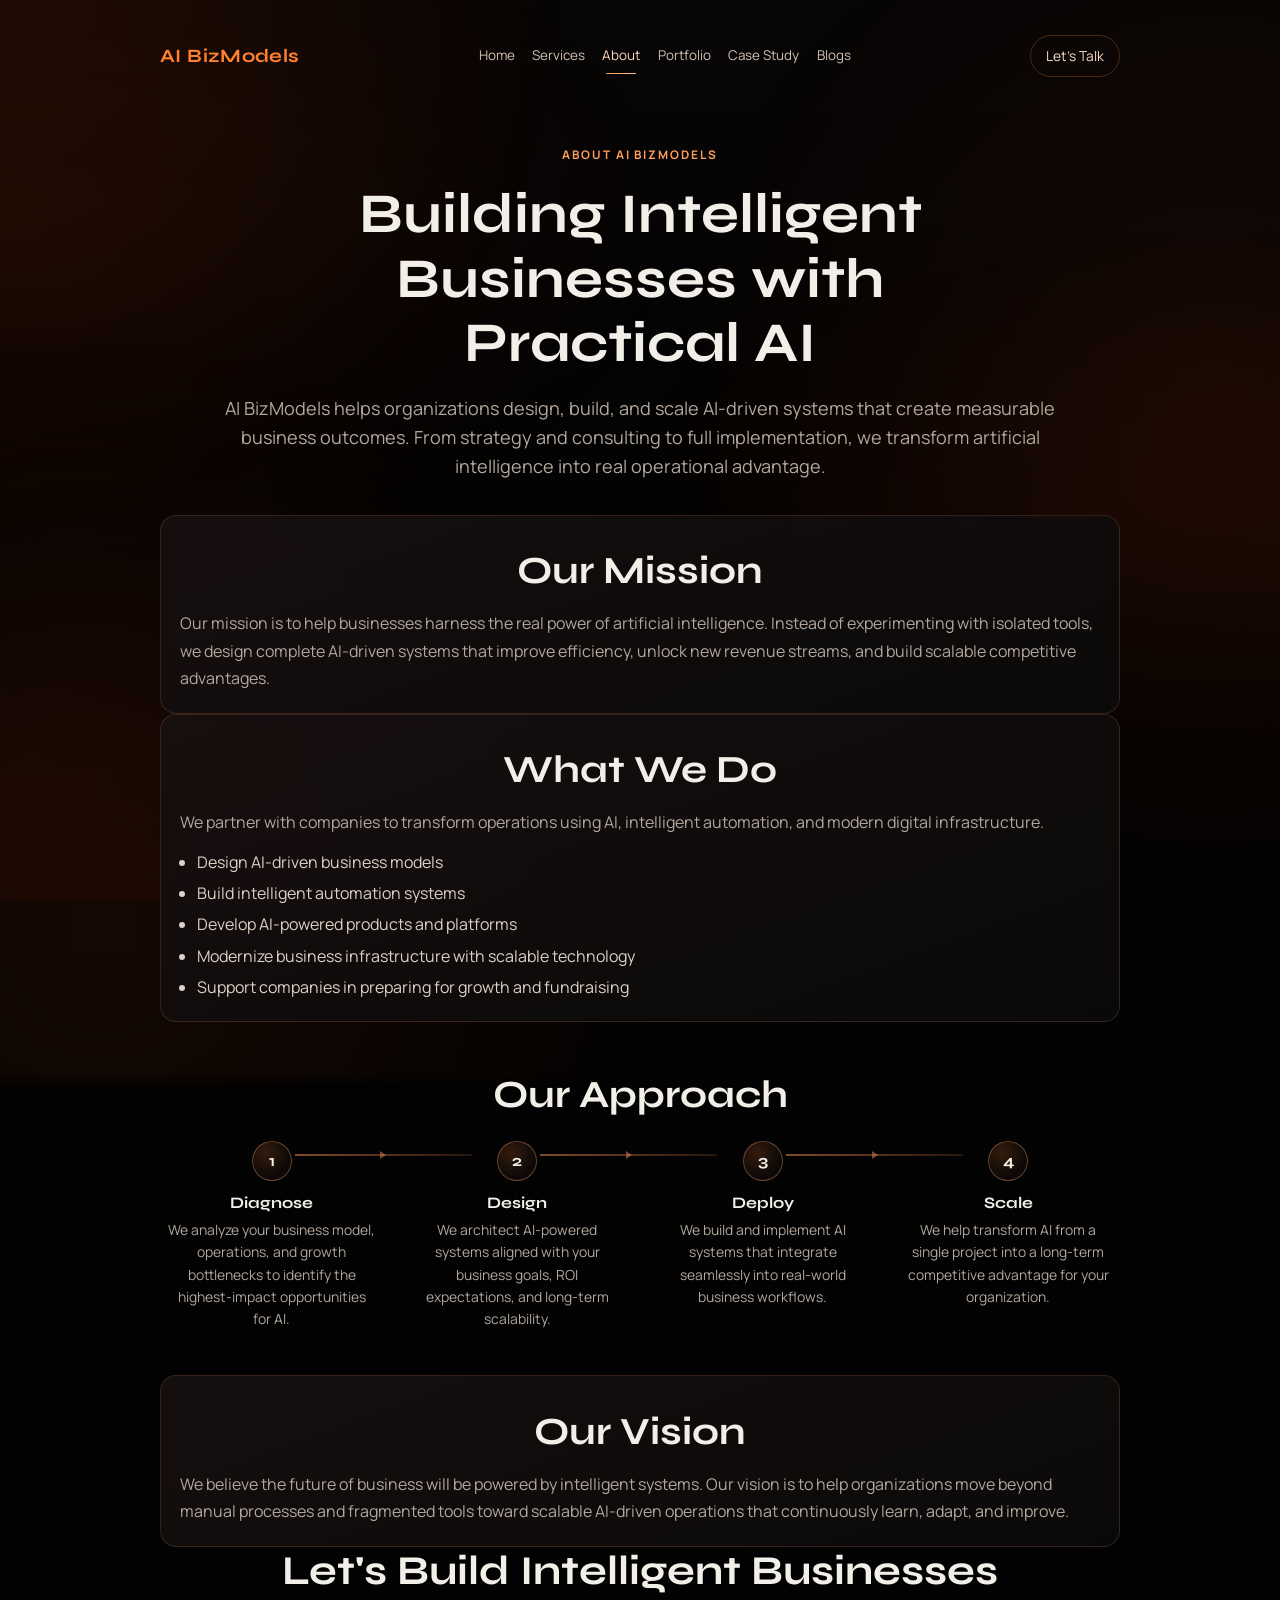
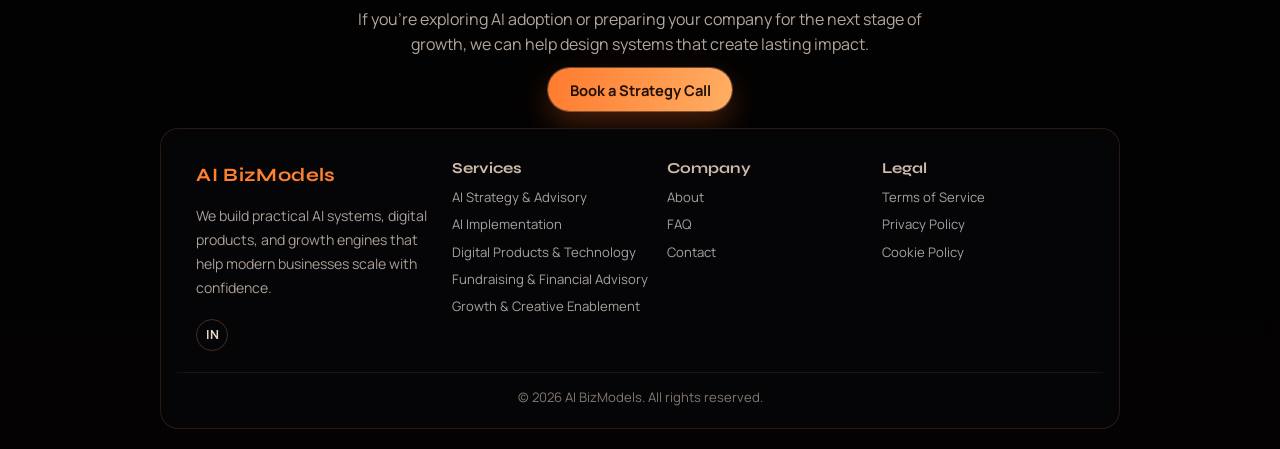
==== about.html @ d75a112d "Build multi-page AI Biz website with homepage, services, about, portfolio, case studies, and blogs" ====
<!doctype html>
<html lang="en">
  <head>
    <meta charset="UTF-8" />
    <meta name="viewport" content="width=device-width, initial-scale=1.0" />
    <title>AI BizModels - About</title>
    <link rel="preconnect" href="https://fonts.googleapis.com" />
    <link rel="preconnect" href="https://fonts.gstatic.com" crossorigin />
    <link
      href="https://fonts.googleapis.com/css2?family=Syne:wght@500;700;800&amp;family=Manrope:wght@400;500;600;700&amp;display=swap"
      rel="stylesheet"
    />
    <link rel="stylesheet" href="styles.css" />
  </head>
  <body class="about-page">
    <div class="glow-layer glow-top"></div>
    <div class="glow-layer glow-mid"></div>
    <div class="glow-layer glow-bottom"></div>

    <header class="site-header container">
      <a class="brand" href="index.html">AI BizModels</a>
      <nav class="main-nav" aria-label="Primary">
        <a href="index.html">Home</a>
        <a href="services.html">Services</a>
        <a class="active" href="about.html">About</a>
        <a href="portfolio.html">Portfolio</a>
        <a href="casestudies.html">Case Study</a>
        <a href="blogs.html">Blogs</a>
      </nav>
      <a class="ghost-btn" href="#contact">Let&apos;s Talk</a>
    </header>

    <main>
      <section class="hero container about-hero">
        <p class="eyebrow reveal">About AI BizModels</p>
        <h1 class="reveal" data-delay="100">
          Building Intelligent Businesses with Practical AI
        </h1>
        <p class="hero-copy reveal" data-delay="180">
          AI BizModels helps organizations design, build, and scale AI-driven
          systems that create measurable business outcomes. From strategy and
          consulting to full implementation, we transform artificial
          intelligence into real operational advantage.
        </p>
      </section>

      <section class="container about-content-block reveal">
        <div class="section-title">
          <h2>Our Mission</h2>
        </div>
        <p>
          Our mission is to help businesses harness the real power of
          artificial intelligence. Instead of experimenting with isolated tools,
          we design complete AI-driven systems that improve efficiency, unlock
          new revenue streams, and build scalable competitive advantages.
        </p>
      </section>

      <section class="container about-content-block about-block-spaced reveal" data-delay="60">
        <div class="section-title">
          <h2>What We Do</h2>
        </div>
        <p>
          We partner with companies to transform operations using AI,
          intelligent automation, and modern digital infrastructure.
        </p>
        <ul class="about-points">
          <li>Design AI-driven business models</li>
          <li>Build intelligent automation systems</li>
          <li>Develop AI-powered products and platforms</li>
          <li>Modernize business infrastructure with scalable technology</li>
          <li>Support companies in preparing for growth and fundraising</li>
        </ul>
      </section>

      <section class="approach container">
        <div class="section-title reveal">
          <h2>Our Approach</h2>
        </div>
        <div class="approach-flow">
          <article class="flow-step reveal">
            <span class="flow-node">1</span>
            <h3>Diagnose</h3>
            <p>
              We analyze your business model, operations, and growth
              bottlenecks to identify the highest-impact opportunities for AI.
            </p>
          </article>
          <article class="flow-step reveal" data-delay="60">
            <span class="flow-node">2</span>
            <h3>Design</h3>
            <p>
              We architect AI-powered systems aligned with your business goals,
              ROI expectations, and long-term scalability.
            </p>
          </article>
          <article class="flow-step reveal" data-delay="120">
            <span class="flow-node">3</span>
            <h3>Deploy</h3>
            <p>
              We build and implement AI systems that integrate seamlessly into
              real-world business workflows.
            </p>
          </article>
          <article class="flow-step reveal" data-delay="180">
            <span class="flow-node">4</span>
            <h3>Scale</h3>
            <p>
              We help transform AI from a single project into a long-term
              competitive advantage for your organization.
            </p>
          </article>
        </div>
      </section>

      <section class="container about-content-block reveal" data-delay="140">
        <div class="section-title">
          <h2>Our Vision</h2>
        </div>
        <p>
          We believe the future of business will be powered by intelligent
          systems. Our vision is to help organizations move beyond manual
          processes and fragmented tools toward scalable AI-driven operations
          that continuously learn, adapt, and improve.
        </p>
      </section>

      <section id="contact" class="container services-page-cta reveal">
        <h2>Let&apos;s Build Intelligent Businesses</h2>
        <p>
          If you're exploring AI adoption or preparing your company for the
          next stage of growth, we can help design systems that create lasting
          impact.
        </p>
        <a
          class="btn btn-primary"
          href="https://calendly.com/aibizmodels/strategy-call"
          >Book a Strategy Call</a
        >
      </section>
    </main>

    <footer class="site-footer reveal">
      <div class="container footer-shell">
        <div class="footer-main">
          <div class="footer-brand">
            <a class="brand" href="index.html">AI BizModels</a>
            <p>
              We build practical AI systems, digital products, and growth
              engines that help modern businesses scale with confidence.
            </p>
            <div class="footer-social" aria-label="Social links">
              <a class="social-icon" href="#" aria-label="LinkedIn">in</a>
            </div>
          </div>

          <nav class="footer-links" aria-label="Footer">
            <div>
              <h3>Services</h3>
              <a href="services.html">AI Strategy &amp; Advisory</a>
              <a href="services.html">AI Implementation</a>
              <a href="services.html">Digital Products &amp; Technology</a>
              <a href="services.html">Fundraising &amp; Financial Advisory</a>
              <a href="services.html">Growth &amp; Creative Enablement</a>
            </div>
            <div>
              <h3>Company</h3>
              <a href="about.html">About</a>
              <a href="#">FAQ</a>
              <a href="#contact">Contact</a>
            </div>
            <div>
              <h3>Legal</h3>
              <a href="#">Terms of Service</a>
              <a href="#">Privacy Policy</a>
              <a href="#">Cookie Policy</a>
            </div>
          </nav>
        </div>

        <p class="footer-note">© 2026 AI BizModels. All rights reserved.</p>
      </div>
    </footer>

    <script src="script.js"></script>
  </body>
</html>
---- styles.css ----
:root {
  --bg: #030303;
  --panel: rgba(20, 14, 14, 0.78);
  --panel-strong: rgba(26, 16, 16, 0.94);
  --text: #f2efe9;
  --muted: #b3a79d;
  --line: rgba(255, 159, 93, 0.18);
  --brand: #ff812f;
  --brand-soft: #ff9f59;
  --radius: 18px;
}

* {
  box-sizing: border-box;
}

html,
body {
  margin: 0;
  padding: 0;
}

body {
  position: relative;
  min-height: 100vh;
  background: linear-gradient(180deg, #070505 0%, #030303 22%, #020202 72%, #040202 100%),
    radial-gradient(circle at 50% -10%, rgba(255, 92, 18, 0.05), transparent 46%),
    radial-gradient(circle at 50% 108%, rgba(255, 78, 12, 0.04), transparent 44%),
    var(--bg);
  color: var(--text);
  font-family: "Manrope", sans-serif;
  line-height: 1.6;
  overflow-x: hidden;
}

body::before {
  content: "";
  position: fixed;
  inset: 0;
  pointer-events: none;
  z-index: -2;
  background: radial-gradient(ellipse at 0% 25%, rgba(255, 66, 8, 0.07), transparent 38%),
    radial-gradient(ellipse at 100% 55%, rgba(255, 70, 12, 0.06), transparent 38%),
    radial-gradient(ellipse at 0% 88%, rgba(255, 62, 10, 0.05), transparent 34%);
}

.glow-layer {
  position: fixed;
  inset: -20vh -20vw;
  pointer-events: none;
  z-index: -1;
  filter: blur(6px);
  animation: glowDrift 18s ease-in-out infinite alternate;
}

.glow-top {
  background: radial-gradient(circle at 15% 12%, rgba(255, 84, 0, 0.08), transparent 30%);
}

.glow-mid {
  background: radial-gradient(circle at 82% 46%, rgba(255, 79, 18, 0.07), transparent 34%);
}

.glow-bottom {
  background: radial-gradient(circle at 20% 88%, rgba(255, 88, 20, 0.08), transparent 33%);
}

.container {
  width: min(960px, calc(100% - 2.25rem));
  margin-inline: auto;
}

.site-header {
  display: flex;
  justify-content: space-between;
  align-items: center;
  gap: 1rem;
  padding: 2.2rem 0 1.3rem;
}

.brand {
  text-decoration: none;
  color: var(--brand);
  font-family: "Syne", sans-serif;
  font-size: 1.18rem;
  letter-spacing: 0.02em;
  font-weight: 700;
}

.ghost-btn {
  text-decoration: none;
  font-size: 0.86rem;
  color: #f7dccb;
  border: 1px solid rgba(255, 130, 52, 0.28);
  border-radius: 999px;
  padding: 0.55rem 0.95rem;
  transition: border-color 180ms ease, color 180ms ease, transform 180ms ease;
}

.ghost-btn:hover {
  border-color: rgba(255, 146, 75, 0.65);
  color: #ffe3cf;
  transform: translateY(-1px);
}

.main-nav {
  display: flex;
  align-items: center;
  justify-content: center;
  gap: 0.85rem;
  flex-wrap: wrap;
}

.main-nav a {
  text-decoration: none;
  color: #d3c2b5;
  font-size: 0.84rem;
  padding: 0.2rem 0.12rem;
  transition: color 180ms ease;
  position: relative;
}

.main-nav a:hover {
  color: #ffd8bd;
}

.main-nav a.active {
  color: #ffd8bd;
}

.main-nav a.active::after {
  content: "";
  position: absolute;
  left: 0;
  right: 0;
  bottom: -0.28rem;
  margin: 0 auto;
  width: 72%;
  height: 1.5px;
  border-radius: 999px;
  background: linear-gradient(90deg, #ff9d55, #ffbf84);
}

.hero {
  text-align: center;
  padding: 3rem 0 2.1rem;
}

.eyebrow {
  text-transform: uppercase;
  letter-spacing: 0.16em;
  color: var(--brand-soft);
  font-size: 0.74rem;
  margin: 0;
  font-weight: 700;
}

h1,
h2,
h3 {
  font-family: "Syne", sans-serif;
  line-height: 1.15;
  margin: 0;
}

h1 {
  font-size: clamp(2rem, 5vw, 3.5rem);
  max-width: 15ch;
  margin: 1.1rem auto 1.2rem;
}

.hero-copy {
  color: var(--muted);
  max-width: 62ch;
  margin: 0 auto;
  font-size: clamp(0.97rem, 2vw, 1.13rem);
}

.services-page .hero-copy {
  max-width: 74ch;
}

.accent {
  color: var(--brand);
}

.hero-actions {
  display: flex;
  justify-content: center;
  gap: 0.8rem;
  flex-wrap: wrap;
  margin: 1.8rem 0 1.2rem;
}

.btn {
  text-decoration: none;
  border-radius: 999px;
  padding: 0.72rem 1.35rem;
  font-weight: 700;
  font-size: 0.92rem;
  transition: transform 180ms ease, box-shadow 180ms ease, border-color 180ms ease;
}

.btn-primary {
  color: #221107;
  background: linear-gradient(100deg, #ff7b2f 0%, #ffae63 100%);
  box-shadow: 0 0 0 1px rgba(255, 184, 120, 0.38), 0 12px 30px rgba(255, 106, 35, 0.28);
  animation: pulse 2.6s infinite;
}

.btn-secondary {
  color: #f3ddce;
  border: 1px solid rgba(255, 146, 75, 0.34);
}

.btn:hover {
  transform: translateY(-2px);
}

.btn-secondary:hover {
  border-color: rgba(255, 146, 75, 0.72);
}

section {
  padding: 2.4rem 0;
}

.section-title {
  text-align: center;
  margin-bottom: 1.05rem;
}

.section-title h2 {
  margin-top: 0.8rem;
  font-size: clamp(1.6rem, 3vw, 2.5rem);
}

.service-grid {
  display: grid;
  gap: 1rem;
  grid-template-columns: repeat(3, minmax(0, 1fr));
  grid-auto-flow: row;
}

.service-card {
  background: linear-gradient(150deg, var(--panel-strong), rgba(18, 11, 10, 0.94));
  border: 1px solid var(--line);
  border-radius: var(--radius);
  padding: 1.25rem 1.15rem 1.15rem;
  transition: transform 220ms ease, border-color 220ms ease, box-shadow 220ms ease;
}

.service-card--featured {
  grid-column: span 2;
}

.service-card:hover {
  transform: translateY(-4px);
  border-color: rgba(255, 156, 93, 0.45);
  box-shadow: 0 14px 28px rgba(0, 0, 0, 0.26);
}

.service-icon {
  width: 28px;
  height: 28px;
  border-radius: 8px;
  border: 1px solid rgba(255, 172, 112, 0.35);
  display: inline-block;
  margin-bottom: 0.78rem;
  position: relative;
}

.service-icon::before,
.service-icon::after {
  content: "";
  position: absolute;
}

.service-icon--strategy::before {
  left: 7px;
  top: 7px;
  width: 12px;
  height: 12px;
  border: 1.6px solid rgba(255, 203, 165, 0.92);
  border-radius: 3px;
}

.service-icon--strategy::after {
  left: 11px;
  top: 5px;
  width: 4px;
  height: 3px;
  border: 1.6px solid rgba(255, 203, 165, 0.92);
  border-bottom: 0;
  border-radius: 2px 2px 0 0;
}

.service-icon--implementation::before {
  left: 6px;
  top: 6px;
  width: 14px;
  height: 14px;
  border: 1.6px solid rgba(255, 203, 165, 0.92);
  border-radius: 50%;
}

.service-icon--implementation::after {
  left: 13px;
  top: 4px;
  width: 2px;
  height: 18px;
  background: rgba(255, 203, 165, 0.92);
  box-shadow: -6px 8px 0 rgba(255, 203, 165, 0.92), 6px 8px 0 rgba(255, 203, 165, 0.92);
}

.service-icon--fundraising::before {
  left: 7px;
  top: 8px;
  width: 13px;
  height: 9px;
  border: 1.6px solid rgba(255, 203, 165, 0.92);
  border-radius: 3px;
}

.service-icon--fundraising::after {
  left: 10px;
  top: 5px;
  width: 7px;
  height: 3px;
  border: 1.6px solid rgba(255, 203, 165, 0.92);
  border-bottom: 0;
  border-radius: 2px 2px 0 0;
}

.service-icon--products::before {
  left: 6px;
  top: 7px;
  width: 15px;
  height: 10px;
  border: 1.6px solid rgba(255, 203, 165, 0.92);
  border-radius: 2px;
}

.service-icon--products::after {
  left: 11px;
  top: 19px;
  width: 6px;
  height: 2px;
  background: rgba(255, 203, 165, 0.92);
  box-shadow: 0 3px 0 rgba(255, 203, 165, 0.92);
}

.service-icon--growth::before {
  left: 7px;
  top: 15px;
  width: 5px;
  height: 5px;
  border-left: 1.8px solid rgba(255, 203, 165, 0.92);
  border-bottom: 1.8px solid rgba(255, 203, 165, 0.92);
  transform: rotate(-45deg);
}

.service-icon--growth::after {
  left: 9px;
  top: 8px;
  width: 9px;
  height: 9px;
  border-top: 1.8px solid rgba(255, 203, 165, 0.92);
  border-right: 1.8px solid rgba(255, 203, 165, 0.92);
  transform: rotate(45deg);
}

.service-card h3 {
  font-size: 1.06rem;
  color: #ffd0af;
}

.service-card p {
  color: var(--muted);
  margin: 0.6rem 0 0;
  font-size: 0.92rem;
  line-height: 1.62;
}

.services-page-section {
  padding-top: 0;
}

.services-page-grid {
  display: grid;
  grid-template-columns: repeat(3, minmax(0, 1fr));
  gap: 1rem;
}

.service-page-card {
  background: linear-gradient(160deg, rgba(24, 16, 16, 0.94), rgba(12, 10, 10, 0.9));
  border: 1px solid var(--line);
  border-radius: var(--radius);
  padding: 1rem 1rem 1rem;
  transition: transform 200ms ease, border-color 200ms ease, box-shadow 200ms ease;
}

.service-page-card:hover {
  transform: translateY(-3px);
  border-color: rgba(255, 156, 93, 0.45);
  box-shadow: 0 12px 24px rgba(0, 0, 0, 0.24);
}

.service-page-icon {
  width: 30px;
  height: 30px;
  border-radius: 8px;
  border: 1px solid rgba(255, 172, 112, 0.35);
  color: #ffb06f;
  display: inline-flex;
  align-items: center;
  justify-content: center;
  font-family: "Syne", sans-serif;
  font-size: 0.72rem;
  margin-bottom: 0.7rem;
}

.service-page-card h3 {
  font-size: 1.02rem;
  color: #ffd0af;
  margin-bottom: 0.5rem;
}

.service-page-card p {
  margin: 0 0 0.6rem;
  color: var(--muted);
  font-size: 0.9rem;
}

.service-page-card ul {
  margin: 0;
  padding-left: 1rem;
  color: #d8cec5;
  font-size: 0.86rem;
  display: grid;
  gap: 0.18rem;
}

.services-page-cta {
  text-align: center;
  padding-top: 0;
  padding-bottom: 0;
}

.services-page-cta h2 {
  font-size: clamp(1.8rem, 3.2vw, 2.8rem);
  margin-bottom: 0.8rem;
}

.services-page-cta p {
  color: var(--muted);
  max-width: 62ch;
  margin: 0 auto 1.2rem;
}

.portfolio-hero .hero-copy {
  max-width: 70ch;
}

.portfolio-section {
  padding-top: 0;
}

.portfolio-grid {
  display: grid;
  grid-template-columns: repeat(3, minmax(0, 1fr));
  gap: 1rem;
}

.portfolio-card {
  border-radius: 16px;
  border: 1px solid rgba(255, 160, 98, 0.2);
  overflow: hidden;
  background: linear-gradient(160deg, rgba(22, 15, 15, 0.92), rgba(10, 9, 9, 0.9));
  transition: transform 220ms ease, border-color 220ms ease, box-shadow 220ms ease;
}

.portfolio-card:hover {
  transform: translateY(-4px);
  border-color: rgba(255, 160, 98, 0.46);
  box-shadow: 0 15px 30px rgba(0, 0, 0, 0.3);
}

.portfolio-card img {
  width: 100%;
  height: 210px;
  object-fit: cover;
  display: block;
}

.portfolio-card-body {
  padding: 0.95rem 0.95rem 1rem;
}

.portfolio-card h3 {
  font-size: 1rem;
  margin-bottom: 0.45rem;
  color: #f0d8c6;
}

.portfolio-card p {
  margin: 0;
  font-size: 0.88rem;
  line-height: 1.55;
  color: #b8aaa0;
}

.portfolio-tags {
  display: flex;
  flex-wrap: wrap;
  gap: 0.42rem;
  margin-top: 0.68rem;
}

.portfolio-tag {
  border: 1px solid rgba(255, 148, 73, 0.35);
  border-radius: 999px;
  color: #e8be93;
  background: rgba(255, 104, 24, 0.08);
  padding: 0.28rem 0.6rem;
  font-size: 0.74rem;
  line-height: 1;
  white-space: nowrap;
}

.case-hero .hero-copy {
  max-width: 68ch;
}

.case-list {
  display: grid;
  gap: 1rem;
  padding-top: 0;
}

.case-card {
  display: grid;
  grid-template-columns: 1.4fr 0.8fr;
  gap: 1rem;
  border: 1px solid rgba(255, 160, 98, 0.2);
  border-radius: 16px;
  background: linear-gradient(160deg, rgba(22, 15, 15, 0.94), rgba(11, 10, 10, 0.9));
  padding: 1rem;
}

.case-main h3 {
  font-size: 1.45rem;
  margin-bottom: 0.2rem;
}

.case-domain {
  margin: 0 0 0.75rem;
  color: #ffae63;
  font-size: 0.86rem;
}

.case-main h4 {
  margin: 0.68rem 0 0.22rem;
  font-size: 0.95rem;
  color: #efe4da;
  font-family: "Manrope", sans-serif;
}

.case-main p {
  margin: 0;
  color: #b7aba2;
  font-size: 0.9rem;
  line-height: 1.62;
}

.case-main blockquote {
  margin: 0.8rem 0 0;
  border: 1px solid rgba(255, 154, 92, 0.32);
  border-radius: 10px;
  padding: 0.62rem 0.72rem;
  color: #ded2c8;
  font-size: 0.85rem;
  line-height: 1.55;
  font-style: italic;
}

.case-results {
  border-left: 1px solid rgba(255, 154, 92, 0.16);
  padding-left: 0.9rem;
}

.case-results h4 {
  margin: 0.1rem 0 0.7rem;
  font-size: 1rem;
  color: #f4e7db;
}

.case-results ul {
  margin: 0;
  padding: 0;
  list-style: none;
  display: grid;
  gap: 0.6rem;
}

.case-results li {
  border: 1px solid rgba(255, 160, 98, 0.18);
  border-radius: 10px;
  padding: 0.46rem 0.62rem;
  background: rgba(255, 124, 51, 0.05);
  display: flex;
  align-items: center;
  gap: 0.5rem;
}

.result-icon {
  width: 26px;
  height: 26px;
  border-radius: 999px;
  border: 1px solid rgba(255, 160, 98, 0.35);
  background: rgba(255, 126, 56, 0.08);
  color: #f1c79d;
  display: inline-flex;
  align-items: center;
  justify-content: center;
  font-size: 0.76rem;
  font-weight: 700;
  flex-shrink: 0;
}

.case-results strong {
  display: block;
  color: #f2d2b5;
  font-size: 0.92rem;
}

.case-results span {
  color: #b09f93;
  font-size: 0.8rem;
}

.case-cta {
  text-align: center;
  border: 1px solid rgba(255, 160, 98, 0.2);
  border-radius: 16px;
  background: linear-gradient(150deg, rgba(21, 14, 14, 0.92), rgba(10, 10, 10, 0.9));
  padding: 1.35rem 1rem;
}

.case-cta h2 {
  font-size: clamp(1.7rem, 3vw, 2.6rem);
  margin-bottom: 0.55rem;
}

.case-cta p {
  margin: 0 auto 1rem;
  color: #b7aaa0;
  max-width: 54ch;
}

.blogs-hero .hero-copy {
  max-width: 66ch;
}

.blog-feature {
  display: grid;
  grid-template-columns: 1.05fr 1fr;
  gap: 1rem;
  border: 1px solid rgba(255, 160, 98, 0.2);
  border-radius: 18px;
  overflow: hidden;
  background: linear-gradient(150deg, rgba(22, 15, 15, 0.93), rgba(10, 10, 10, 0.9));
}

.blog-feature-image {
  width: 100%;
  height: 100%;
  min-height: 280px;
  object-fit: cover;
  display: block;
}

.blog-feature-content {
  padding: 1.15rem 1.05rem;
}

.blog-meta {
  margin: 0 0 0.42rem;
  font-size: 0.78rem;
  color: #d7bca5;
  letter-spacing: 0.02em;
}

.blog-feature-content h2 {
  font-size: clamp(1.6rem, 2.8vw, 2.35rem);
  margin: 0 0 0.55rem;
}

.blog-feature-content p {
  margin: 0 0 0.85rem;
  color: #b4a79d;
  line-height: 1.64;
}

.blog-list-section {
  padding-top: 0;
}

.blog-grid {
  display: grid;
  grid-template-columns: repeat(3, minmax(0, 1fr));
  gap: 1rem;
}

.blog-card {
  border: 1px solid rgba(255, 160, 98, 0.18);
  border-radius: 14px;
  background: linear-gradient(160deg, rgba(21, 14, 14, 0.92), rgba(10, 10, 10, 0.9));
  padding: 0.7rem;
  transition: transform 200ms ease, border-color 200ms ease, box-shadow 200ms ease;
}

.blog-card:hover {
  transform: translateY(-3px);
  border-color: rgba(255, 160, 98, 0.45);
  box-shadow: 0 14px 28px rgba(0, 0, 0, 0.28);
}

.blog-card h3 {
  font-size: 1.02rem;
  margin: 0 0 0.5rem;
  line-height: 1.35;
}

.blog-card img {
  width: 100%;
  height: 150px;
  border-radius: 10px;
  object-fit: cover;
  display: block;
  margin-bottom: 0.58rem;
}

.blog-card p {
  margin: 0 0 0.72rem;
  color: #b6a99f;
  font-size: 0.88rem;
  line-height: 1.6;
}

.blog-card a {
  color: #f3c89f;
  text-decoration: none;
  font-size: 0.85rem;
  font-weight: 600;
}

.blog-card a:hover {
  color: #ffd5b1;
}

.about-hero .hero-copy {
  max-width: 78ch;
}

.about-content-block {
  background: linear-gradient(160deg, rgba(24, 16, 16, 0.9), rgba(11, 10, 10, 0.88));
  border: 1px solid rgba(255, 154, 92, 0.16);
  border-radius: 16px;
  padding: 1.3rem 1.2rem;
}

.about-page .approach-flow {
  gap: 1.4rem;
}

.about-page .about-content-block + .about-content-block {
  margin-top: 0;
}

.about-page .about-block-spaced {
  margin-top: 0 !important;
}

.about-content-block p {
  margin: 0;
  color: var(--muted);
  line-height: 1.7;
}

.about-points {
  margin: 0.85rem 0 0;
  padding-left: 1.05rem;
  color: #ddd0c5;
  display: grid;
  gap: 0.35rem;
}

.about-industries .section-title {
  margin-bottom: 0.9rem;
}

.industries-tags {
  display: flex;
  flex-wrap: wrap;
  gap: 0.55rem;
}

.industry-pill {
  border: 1px solid rgba(255, 160, 98, 0.24);
  background: rgba(19, 12, 11, 0.84);
  color: #e6d9ce;
  border-radius: 999px;
  padding: 0.44rem 0.86rem;
  font-size: 0.86rem;
}

.industries-grid {
  display: grid;
  grid-template-columns: repeat(5, minmax(0, 1fr));
  gap: 0.8rem;
}

.industry-card {
  background: linear-gradient(160deg, rgba(24, 16, 16, 0.92), rgba(12, 10, 10, 0.9));
  border: 1px solid var(--line);
  border-radius: 14px;
  padding: 0.9rem 0.85rem 0.8rem;
  display: flex;
  align-items: center;
  gap: 0.55rem;
  transition: transform 180ms ease, border-color 180ms ease, box-shadow 180ms ease;
}

.industry-card:hover {
  transform: translateY(-2px);
  border-color: rgba(255, 159, 95, 0.42);
  box-shadow: 0 10px 24px rgba(0, 0, 0, 0.22);
}

.industry-icon {
  width: 20px;
  height: 20px;
  display: inline-flex;
  align-items: center;
  justify-content: center;
  position: relative;
  flex-shrink: 0;
  color: #ffb43a;
  font-size: 1rem;
  line-height: 1;
  transition: transform 180ms ease;
}

.industry-card:hover .industry-icon {
  transform: translateY(-1px) scale(1.07);
}

.industry-icon::before {
  content: "•";
}

.industry-icon--fintech::before {
  content: "↗";
}

.industry-icon--consulting::before {
  content: "◍";
}

.industry-icon--hr::before {
  content: "◉";
}

.industry-icon--finance::before {
  content: "▣";
}

.industry-icon--accounting::before {
  content: "▦";
}

.industry-icon--support::before {
  content: "◌";
}

.industry-icon--bpo::before {
  content: "⌘";
}

.industry-icon--banking::before {
  content: "⌂";
}

.industry-icon--analytics::before {
  content: "◎";
}

.industry-icon--realestate::before {
  content: "▥";
}

.industry-card h3 {
  margin: 0;
  font-size: 0.9rem;
  color: #e6d8cc;
  font-family: "Manrope", sans-serif;
  font-weight: 600;
  line-height: 1.3;
}

.approach-flow {
  display: grid;
  grid-template-columns: repeat(4, minmax(0, 1fr));
  gap: 1rem;
  margin-top: 0.8rem;
}

.flow-step {
  position: relative;
  text-align: center;
  padding: 0.4rem 0.5rem;
}

.flow-step:not(:last-child)::after {
  content: "";
  position: absolute;
  top: 1.25rem;
  left: calc(50% + 1.45rem);
  width: calc(100% - 2.9rem);
  height: 1.5px;
  background: linear-gradient(90deg, rgba(255, 146, 83, 0.5), rgba(255, 146, 83, 0.15));
}

.flow-step:not(:last-child)::before {
  content: "";
  position: absolute;
  top: calc(1.25rem - 3px);
  right: -0.2rem;
  width: 0;
  height: 0;
  border-top: 4px solid transparent;
  border-bottom: 4px solid transparent;
  border-left: 6px solid rgba(255, 157, 97, 0.45);
}

.flow-node {
  display: inline-flex;
  width: 2.5rem;
  height: 2.5rem;
  border-radius: 999px;
  align-items: center;
  justify-content: center;
  border: 1px solid rgba(255, 166, 112, 0.35);
  background: radial-gradient(circle at 35% 30%, rgba(255, 133, 52, 0.2), rgba(14, 10, 9, 0.9) 65%);
  font-family: "Syne", sans-serif;
  font-weight: 700;
  margin-bottom: 0.8rem;
}

.flow-step h3 {
  margin: 0;
  font-size: 1rem;
}

.flow-step p {
  margin: 0.45rem 0 0;
  color: var(--muted);
  font-size: 0.87rem;
}

.why {
  text-align: center;
}

.compare-grid {
  margin-top: 1.1rem;
  display: grid;
  grid-template-columns: repeat(2, minmax(0, 1fr));
  gap: 1rem;
  text-align: left;
}

.compare-col {
  border: 1px solid rgba(255, 154, 92, 0.18);
  border-radius: 16px;
  background: linear-gradient(180deg, rgba(13, 13, 15, 0.94), rgba(10, 10, 12, 0.88));
  overflow: hidden;
}

.compare-col h3 {
  margin: 0;
  padding: 0.95rem 1rem;
  font-size: 1.05rem;
  border-bottom: 1px solid rgba(255, 154, 92, 0.13);
}

.compare-col--ours h3 {
  color: #f7d7be;
}

.compare-col--others h3 {
  color: #cbc3bc;
}

.compare-list {
  margin: 0;
  padding: 0;
  list-style: none;
}

.compare-list li {
  position: relative;
  margin: 0;
  padding: 0.88rem 1rem 0.88rem 2.4rem;
  color: #e4d8ce;
  font-size: 0.92rem;
  border-bottom: 1px solid rgba(255, 154, 92, 0.1);
}

.compare-list li:last-child {
  border-bottom: 0;
}

.compare-col--ours .compare-list li::before,
.compare-col--others .compare-list li::before {
  position: absolute;
  left: 1rem;
  top: 0.9rem;
  font-size: 0.86rem;
  font-weight: 700;
}

.compare-col--ours .compare-list li::before {
  content: "✓";
  color: #f7cba8;
}

.compare-col--others .compare-list li {
  color: #aaa29c;
}

.compare-col--others .compare-list li::before {
  content: "✕";
  color: #8f857f;
}

.site-footer {
  padding: 1.6rem 0 1.25rem;
}

.footer-top-cta {
  text-align: center;
  padding: 0 0 2.7rem;
  max-width: 700px;
  margin-inline: auto;
}

.footer-top-cta h2 {
  font-size: clamp(2rem, 3.5vw, 3.05rem);
  line-height: 1.16;
  max-width: 16ch;
  margin: 0 auto 1rem;
}

.footer-top-cta p {
  margin: 0 auto 1.25rem;
  color: #a99d95;
  max-width: 58ch;
  line-height: 1.7;
}

.footer-top-cta .btn {
  min-width: 220px;
  margin-top: 0.2rem;
}

.footer-shell {
  background: rgba(6, 6, 8, 0.95);
  border: 1px solid rgba(255, 154, 92, 0.14);
  border-radius: 18px;
  padding: 0.5rem 0 1rem;
  overflow: hidden;
  position: relative;
}

.footer-main {
  margin: 0 1rem;
  padding: 1.4rem 1.2rem 0.9rem;
  display: grid;
  grid-template-columns: minmax(200px, 0.55fr) minmax(0, 1.45fr);
  gap: 1rem;
}

.footer-brand p {
  color: #ab9f97;
  font-size: 0.88rem;
  margin: 0.9rem 0 1.2rem;
  line-height: 1.7;
  max-width: 27ch;
}

.footer-social {
  display: flex;
  gap: 0.55rem;
  flex-wrap: wrap;
}

.social-icon {
  width: 32px;
  height: 32px;
  border-radius: 999px;
  border: 1px solid rgba(255, 164, 104, 0.25);
  color: #e7d5c7;
  text-decoration: none;
  font-size: 0.78rem;
  font-weight: 700;
  display: inline-flex;
  align-items: center;
  justify-content: center;
  text-transform: uppercase;
  transition: transform 180ms ease, border-color 180ms ease, color 180ms ease;
}

.social-icon:hover {
  border-color: rgba(255, 164, 104, 0.55);
  color: #f6dfcc;
  transform: translateY(-1px);
}

.footer-links {
  display: grid;
  grid-template-columns: repeat(3, minmax(0, 1fr));
  gap: 0.85rem;
}

.footer-links h3 {
  margin: 0 0 0.66rem;
  font-size: 0.95rem;
  color: #cfbba9;
}

.footer-links a {
  display: block;
  color: #a8a19d;
  text-decoration: none;
  font-size: 0.82rem;
  line-height: 1.45;
  margin-bottom: 0.52rem;
  white-space: nowrap;
}

.footer-links a:hover {
  color: #f0d5bf;
}

.footer-note {
  margin: 0.4rem 1rem 0;
  padding: 0.9rem 1.2rem 0.2rem;
  border-top: 1px solid rgba(255, 154, 92, 0.1);
  text-align: center;
  color: #817770;
  font-size: 0.82rem;
}

.reveal {
  opacity: 0;
  transform: translateY(16px);
}

.reveal.is-visible {
  opacity: 1;
  transform: translateY(0);
  transition: opacity 560ms ease, transform 560ms ease;
}

@keyframes pulse {
  0%,
  100% {
    box-shadow: 0 0 0 1px rgba(255, 184, 120, 0.34), 0 10px 24px rgba(255, 106, 35, 0.28);
  }
  50% {
    box-shadow: 0 0 0 1px rgba(255, 184, 120, 0.48), 0 15px 36px rgba(255, 106, 35, 0.42);
  }
}

@keyframes glowDrift {
  0% {
    transform: translate3d(0, 0, 0) scale(1);
    opacity: 1;
  }
  100% {
    transform: translate3d(0, -10px, 0) scale(1.03);
    opacity: 0.86;
  }
}

@media (prefers-reduced-motion: reduce) {
  .glow-layer,
  .btn-primary {
    animation: none !important;
  }

  .service-card,
  .industry-card,
  .social-icon,
  .industry-icon {
    transition: none !important;
  }
}

@media (max-width: 940px) {
  .service-grid {
    grid-template-columns: repeat(2, minmax(0, 1fr));
  }

  .services-page-grid {
    grid-template-columns: repeat(2, minmax(0, 1fr));
  }

  .portfolio-grid {
    grid-template-columns: repeat(2, minmax(0, 1fr));
  }

  .case-card {
    grid-template-columns: 1fr;
  }

  .blog-feature {
    grid-template-columns: 1fr;
  }

  .blog-feature-image {
    min-height: 210px;
  }

  .blog-grid {
    grid-template-columns: repeat(2, minmax(0, 1fr));
  }

  .case-results {
    border-left: 0;
    border-top: 1px solid rgba(255, 154, 92, 0.16);
    padding-left: 0;
    padding-top: 0.8rem;
  }

  .service-card--featured {
    grid-column: span 2;
  }

  .industries-grid {
    grid-template-columns: repeat(3, minmax(0, 1fr));
  }

  .approach-flow {
    grid-template-columns: repeat(2, minmax(0, 1fr));
    row-gap: 1.5rem;
  }

  .flow-step:nth-child(2)::after,
  .flow-step:nth-child(2)::before {
    display: none;
  }

  .compare-grid {
    grid-template-columns: 1fr;
  }

  .footer-main {
    grid-template-columns: 1fr;
  }

  .footer-links {
    grid-template-columns: repeat(2, minmax(0, 1fr));
  }

  .footer-links a {
    white-space: normal;
  }
}

@media (max-width: 620px) {
  .site-header {
    padding-top: 1.5rem;
    flex-wrap: wrap;
    justify-content: center;
  }

  .main-nav {
    order: 3;
    width: 100%;
    justify-content: center;
    gap: 0.65rem 0.9rem;
    margin-top: 0.3rem;
  }

  .main-nav a.active::after {
    bottom: -0.2rem;
  }

  .hero {
    padding-top: 1.8rem;
    padding-bottom: 2rem;
  }

  .approach-flow {
    grid-template-columns: 1fr;
    gap: 1.1rem;
  }

  .flow-step::after,
  .flow-step::before {
    display: none !important;
  }

  .service-grid {
    grid-template-columns: 1fr;
  }

  .services-page-grid {
    grid-template-columns: 1fr;
  }

  .portfolio-grid {
    grid-template-columns: 1fr;
  }

  .case-card {
    padding: 0.85rem;
  }

  .blog-grid {
    grid-template-columns: 1fr;
  }

  .about-content-block {
    padding: 1.05rem 0.95rem;
  }

  .service-card--featured {
    grid-column: span 1;
  }

  .industries-grid {
    grid-template-columns: repeat(2, minmax(0, 1fr));
  }

  .compare-col h3 {
    font-size: 1rem;
  }

  .footer-top-cta h2 {
    font-size: clamp(1.85rem, 8vw, 2.55rem);
  }

  .footer-main {
    padding: 1.2rem 0.85rem 0.9rem;
  }

  .footer-links {
    grid-template-columns: 1fr;
  }

  section {
    padding: 1.9rem 0;
  }
}
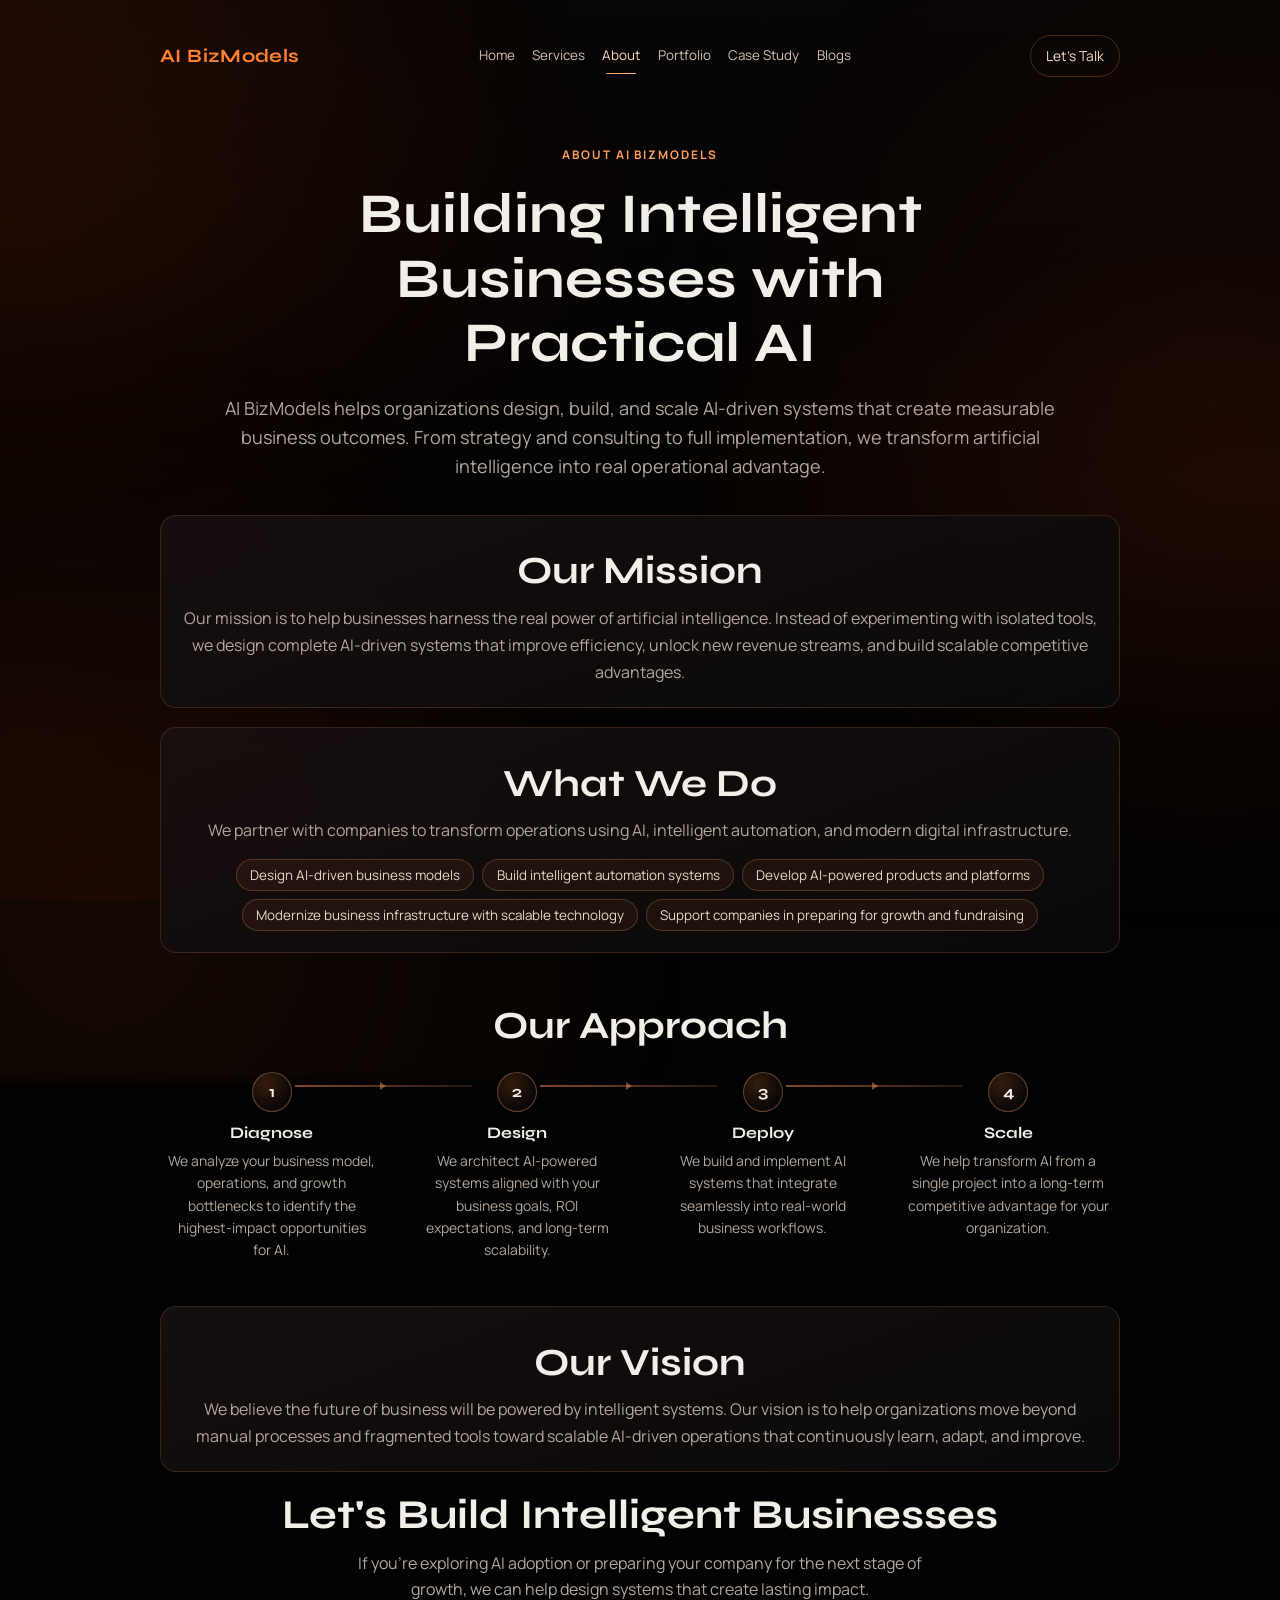
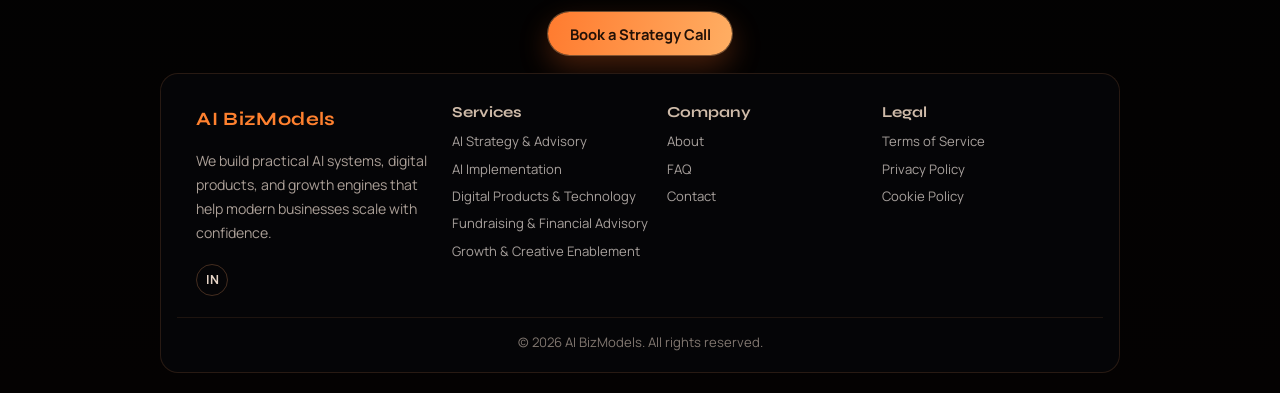
==== commit 6ff3c0f4: "Refine responsive UI, add blogs/case studies/portfolio updates, and improve about page layout" ====
--- a/about.html
+++ b/about.html
@@ -19,7 +19,18 @@
 
     <header class="site-header container">
       <a class="brand" href="index.html">AI BizModels</a>
-      <nav class="main-nav" aria-label="Primary">
+      <button
+        class="menu-toggle"
+        type="button"
+        aria-expanded="false"
+        aria-controls="primary-nav"
+        aria-label="Toggle menu"
+      >
+        <span></span>
+        <span></span>
+        <span></span>
+      </button>
+      <nav id="primary-nav" class="main-nav" aria-label="Primary">
         <a href="index.html">Home</a>
         <a href="services.html">Services</a>
         <a class="active" href="about.html">About</a>
@@ -64,7 +75,7 @@
           We partner with companies to transform operations using AI,
           intelligent automation, and modern digital infrastructure.
         </p>
-        <ul class="about-points">
+        <ul class="about-capsules">
           <li>Design AI-driven business models</li>
           <li>Build intelligent automation systems</li>
           <li>Develop AI-powered products and platforms</li>
--- a/styles.css
+++ b/styles.css
@@ -101,6 +101,47 @@
   border-color: rgba(255, 146, 75, 0.65);
   color: #ffe3cf;
   transform: translateY(-1px);
+}
+
+.menu-toggle {
+  display: none;
+  border: 1px solid rgba(255, 130, 52, 0.28);
+  border-radius: 999px;
+  background: rgba(255, 126, 56, 0.08);
+  color: #f7dccb;
+  width: 42px;
+  height: 36px;
+  padding: 0;
+  cursor: pointer;
+  align-items: center;
+  justify-content: center;
+  flex-direction: column;
+  gap: 4px;
+}
+
+.menu-toggle span {
+  width: 16px;
+  height: 1.6px;
+  border-radius: 999px;
+  background: #ffd8bd;
+  transition: transform 200ms ease, opacity 200ms ease;
+}
+
+.menu-toggle[aria-expanded="true"] {
+  border-color: rgba(255, 146, 75, 0.62);
+  color: #ffe3cf;
+}
+
+.menu-toggle[aria-expanded="true"] span:nth-child(1) {
+  transform: translateY(5.4px) rotate(45deg);
+}
+
+.menu-toggle[aria-expanded="true"] span:nth-child(2) {
+  opacity: 0;
+}
+
+.menu-toggle[aria-expanded="true"] span:nth-child(3) {
+  transform: translateY(-5.4px) rotate(-45deg);
 }
 
 .main-nav {
@@ -768,6 +809,7 @@
   border: 1px solid rgba(255, 154, 92, 0.16);
   border-radius: 16px;
   padding: 1.3rem 1.2rem;
+  text-align: center;
 }
 
 .about-page .approach-flow {
@@ -775,17 +817,25 @@
 }
 
 .about-page .about-content-block + .about-content-block {
-  margin-top: 0;
+  margin-top: 1.2rem;
 }
 
 .about-page .about-block-spaced {
-  margin-top: 0 !important;
+  margin-top: 1.2rem !important;
+}
+
+.about-page .services-page-cta {
+  margin-top: 1.2rem;
 }
 
 .about-content-block p {
   margin: 0;
   color: var(--muted);
   line-height: 1.7;
+}
+
+.about-content-block .section-title {
+  margin-bottom: 0.7rem;
 }
 
 .about-points {
@@ -794,6 +844,26 @@
   color: #ddd0c5;
   display: grid;
   gap: 0.35rem;
+}
+
+.about-capsules {
+  margin: 0.9rem 0 0;
+  padding: 0;
+  list-style: none;
+  display: flex;
+  justify-content: center;
+  flex-wrap: wrap;
+  gap: 0.5rem;
+}
+
+.about-capsules li {
+  border: 1px solid rgba(255, 160, 98, 0.24);
+  background: rgba(255, 120, 48, 0.07);
+  color: #e6d8cc;
+  border-radius: 999px;
+  padding: 0.42rem 0.82rem;
+  font-size: 0.84rem;
+  line-height: 1.25;
 }
 
 .about-industries .section-title {
@@ -1282,21 +1352,57 @@
 
 @media (max-width: 620px) {
   .site-header {
+    display: grid;
+    grid-template-columns: 1fr auto;
+    row-gap: 0.45rem;
+    align-items: center;
     padding-top: 1.5rem;
-    flex-wrap: wrap;
-    justify-content: center;
+  }
+
+  .brand {
+    grid-column: 1 / -1;
+    justify-self: center;
+  }
+
+  .menu-toggle {
+    display: inline-flex;
+    grid-column: 1;
+    justify-self: start;
+    align-items: center;
+  }
+
+  .ghost-btn {
+    grid-column: 2;
+    justify-self: end;
   }
 
   .main-nav {
-    order: 3;
+    grid-column: 1 / -1;
+    display: none;
     width: 100%;
-    justify-content: center;
-    gap: 0.65rem 0.9rem;
-    margin-top: 0.3rem;
+    flex-direction: column;
+    align-items: flex-start;
+    gap: 0.46rem;
+    margin-top: 0.26rem;
+    padding: 0.7rem 0.85rem;
+    border: 1px solid rgba(255, 154, 92, 0.2);
+    border-radius: 12px;
+    background: linear-gradient(160deg, rgba(20, 14, 14, 0.94), rgba(11, 10, 10, 0.92));
+  }
+
+  .main-nav.is-open {
+    display: flex;
+  }
+
+  .main-nav a {
+    padding: 0.14rem 0;
   }
 
   .main-nav a.active::after {
-    bottom: -0.2rem;
+    left: 0;
+    right: auto;
+    width: 100%;
+    bottom: -0.13rem;
   }
 
   .hero {
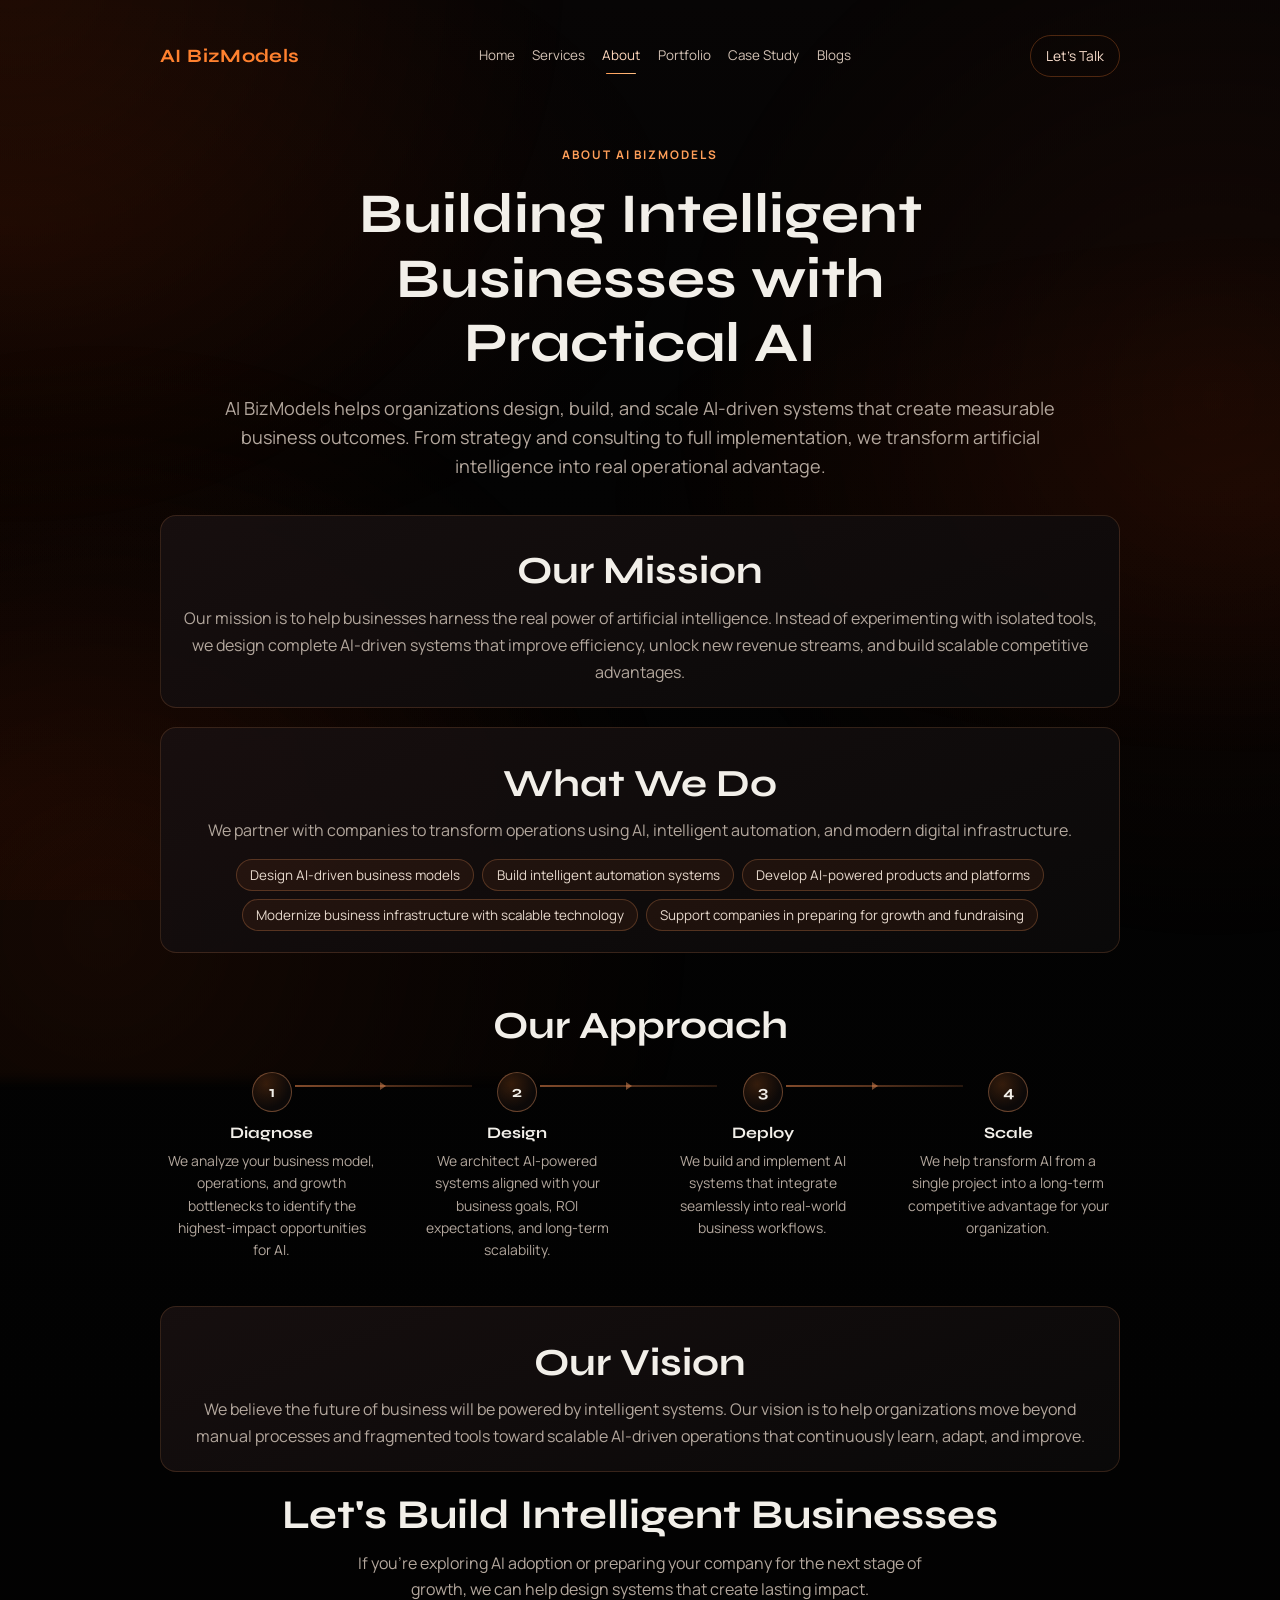
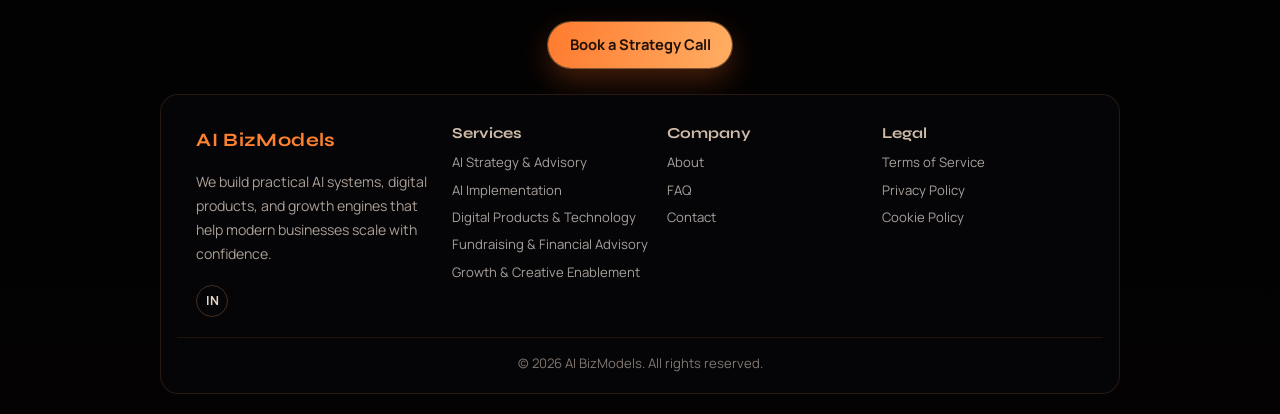
==== commit 51fd227f: "Implement fullscreen mobile nav and fix mobile CTA button rendering" ====
--- a/about.html
+++ b/about.html
@@ -28,7 +28,6 @@
       >
         <span></span>
         <span></span>
-        <span></span>
       </button>
       <nav id="primary-nav" class="main-nav" aria-label="Primary">
         <a href="index.html">Home</a>
@@ -37,6 +36,7 @@
         <a href="portfolio.html">Portfolio</a>
         <a href="casestudies.html">Case Study</a>
         <a href="blogs.html">Blogs</a>
+        <a class="nav-cta" href="#contact">Let&apos;s Talk</a>
       </nav>
       <a class="ghost-btn" href="#contact">Let&apos;s Talk</a>
     </header>
--- a/styles.css
+++ b/styles.css
@@ -33,6 +33,10 @@
   overflow-x: hidden;
 }
 
+body.menu-open {
+  overflow: hidden;
+}
+
 body::before {
   content: "";
   position: fixed;
@@ -105,43 +109,39 @@
 
 .menu-toggle {
   display: none;
-  border: 1px solid rgba(255, 130, 52, 0.28);
-  border-radius: 999px;
-  background: rgba(255, 126, 56, 0.08);
-  color: #f7dccb;
-  width: 42px;
+  border: 0;
+  background: transparent;
+  width: 36px;
   height: 36px;
   padding: 0;
   cursor: pointer;
   align-items: center;
   justify-content: center;
   flex-direction: column;
-  gap: 4px;
+  gap: 6px;
+  z-index: 1201;
 }
 
 .menu-toggle span {
-  width: 16px;
-  height: 1.6px;
+  width: 21px;
+  height: 1.8px;
   border-radius: 999px;
   background: #ffd8bd;
   transition: transform 200ms ease, opacity 200ms ease;
 }
 
 .menu-toggle[aria-expanded="true"] {
-  border-color: rgba(255, 146, 75, 0.62);
-  color: #ffe3cf;
+  position: fixed;
+  top: 1.35rem;
+  right: 1rem;
 }
 
 .menu-toggle[aria-expanded="true"] span:nth-child(1) {
-  transform: translateY(5.4px) rotate(45deg);
+  transform: translateY(3.9px) rotate(45deg);
 }
 
 .menu-toggle[aria-expanded="true"] span:nth-child(2) {
-  opacity: 0;
-}
-
-.menu-toggle[aria-expanded="true"] span:nth-child(3) {
-  transform: translateY(-5.4px) rotate(-45deg);
+  transform: translateY(-3.9px) rotate(-45deg);
 }
 
 .main-nav {
@@ -182,6 +182,10 @@
   background: linear-gradient(90deg, #ff9d55, #ffbf84);
 }
 
+.nav-cta {
+  display: none;
+}
+
 .hero {
   text-align: center;
   padding: 3rem 0 2.1rem;
@@ -235,6 +239,10 @@
 
 .btn {
   text-decoration: none;
+  display: inline-flex;
+  align-items: center;
+  justify-content: center;
+  text-align: center;
   border-radius: 999px;
   padding: 0.72rem 1.35rem;
   font-weight: 700;
@@ -1352,57 +1360,69 @@
 
 @media (max-width: 620px) {
   .site-header {
-    display: grid;
-    grid-template-columns: 1fr auto;
-    row-gap: 0.45rem;
+    display: flex;
+    justify-content: space-between;
     align-items: center;
     padding-top: 1.5rem;
   }
 
   .brand {
-    grid-column: 1 / -1;
-    justify-self: center;
+    justify-self: auto;
   }
 
   .menu-toggle {
     display: inline-flex;
-    grid-column: 1;
-    justify-self: start;
+  }
+
+  .ghost-btn {
+    display: none;
+  }
+
+  .main-nav {
+    position: fixed;
+    inset: 0;
+    display: flex;
+    flex-direction: column;
     align-items: center;
-  }
-
-  .ghost-btn {
-    grid-column: 2;
-    justify-self: end;
-  }
-
-  .main-nav {
-    grid-column: 1 / -1;
-    display: none;
-    width: 100%;
-    flex-direction: column;
-    align-items: flex-start;
-    gap: 0.46rem;
-    margin-top: 0.26rem;
-    padding: 0.7rem 0.85rem;
-    border: 1px solid rgba(255, 154, 92, 0.2);
-    border-radius: 12px;
-    background: linear-gradient(160deg, rgba(20, 14, 14, 0.94), rgba(11, 10, 10, 0.92));
+    justify-content: center;
+    gap: 1.1rem;
+    background: rgba(3, 3, 3, 0.98);
+    opacity: 0;
+    pointer-events: none;
+    transform: translateY(-10px);
+    transition: opacity 240ms ease, transform 240ms ease;
+    z-index: 1200;
   }
 
   .main-nav.is-open {
-    display: flex;
+    opacity: 1;
+    pointer-events: auto;
+    transform: translateY(0);
   }
 
   .main-nav a {
-    padding: 0.14rem 0;
+    font-size: 2rem;
+    padding: 0;
+    line-height: 1.12;
   }
 
   .main-nav a.active::after {
-    left: 0;
+    left: 50%;
+    transform: translateX(-50%);
     right: auto;
-    width: 100%;
-    bottom: -0.13rem;
+    width: 58%;
+    bottom: -0.25rem;
+  }
+
+  .main-nav .nav-cta {
+    display: inline-flex;
+    margin-top: 0.7rem;
+    border-radius: 999px;
+    padding: 0.72rem 1.15rem;
+    font-size: 0.95rem;
+    font-weight: 700;
+    color: #221107;
+    background: linear-gradient(100deg, #ff7b2f 0%, #ffae63 100%);
   }
 
   .hero {
@@ -1460,6 +1480,13 @@
     font-size: clamp(1.85rem, 8vw, 2.55rem);
   }
 
+  .footer-top-cta .btn {
+    width: min(100%, 320px);
+    white-space: normal;
+    line-height: 1.35;
+    padding-inline: 1rem;
+  }
+
   .footer-main {
     padding: 1.2rem 0.85rem 0.9rem;
   }
